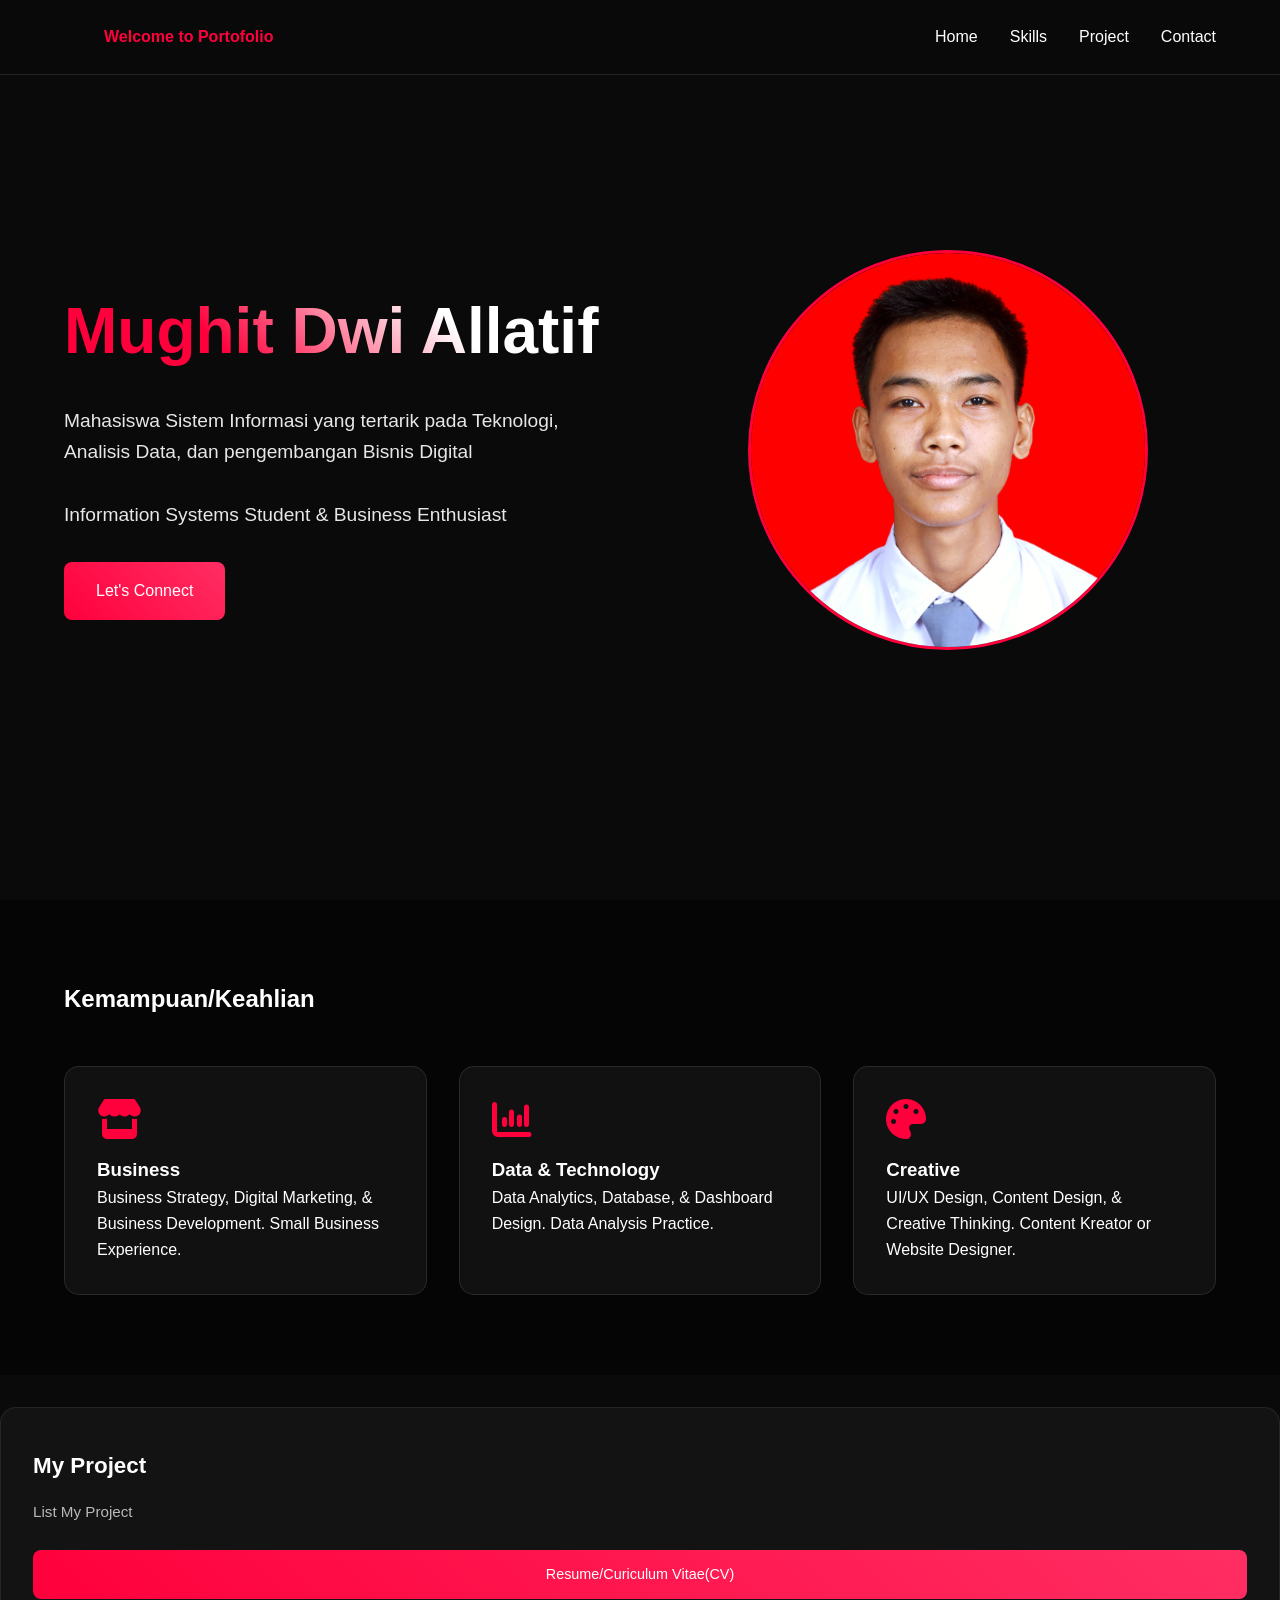
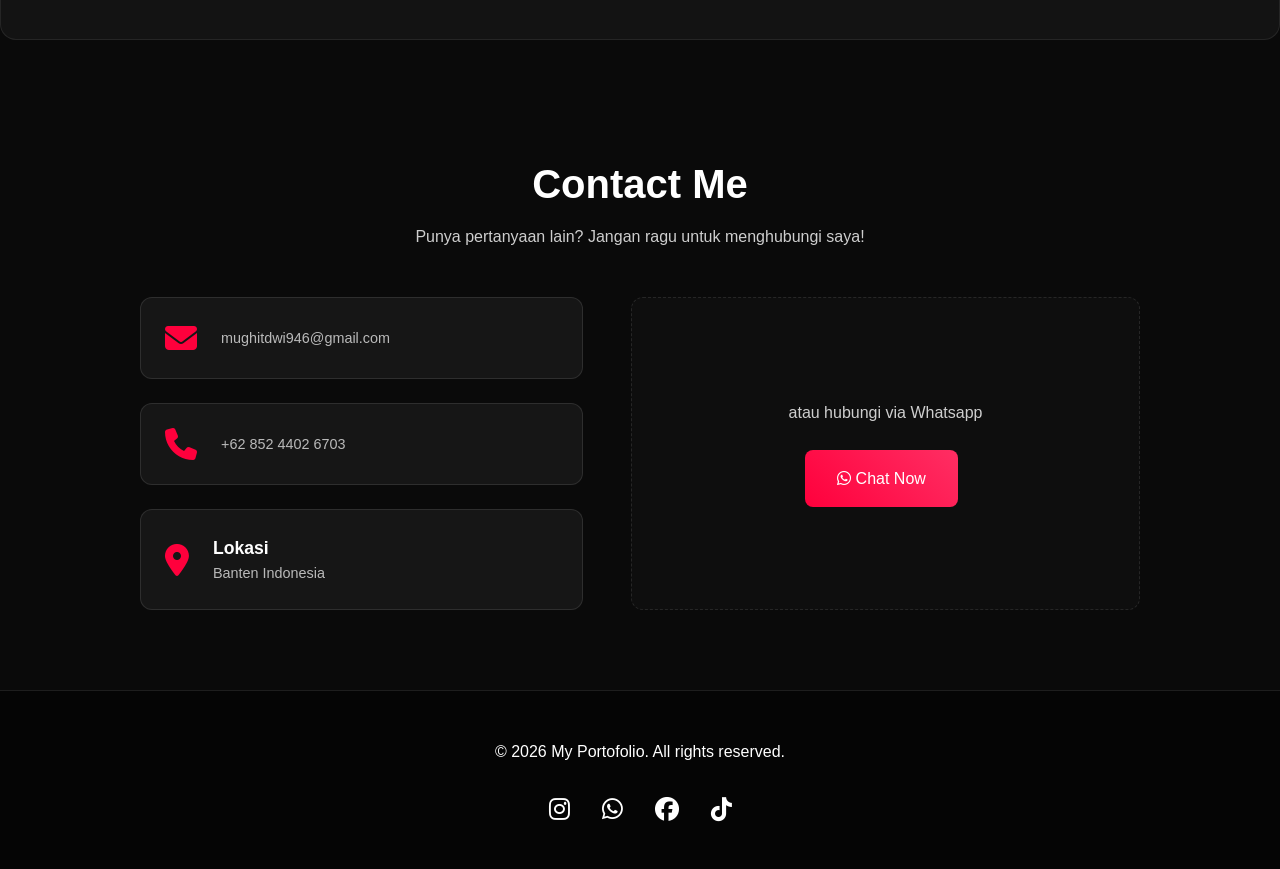
==== index.html @ 21525d12 "Add files via upload" ====
<DOCTYPE html>
<html lang="en">
<head>
    <meta charset="UTF-8">
    <meta name="viewport" content="width=device-width, initial-scale=1.0">
    <title>MyPortofolio</title>
    <!-- link to font awesome -->
    <link rel="stylesheet" href="https://cdnjs.cloudflare.com/ajax/libs/font-awesome/6.7.2/css/all.min.css"
    integrity="sha512-Evv84Mr4kqVGRNSgIGL/F/aIDqQb7xQ2vcrdIwxfjThSH8CSR7PBEakCr51Ck+w+/U6swU2Im1vVX0SVk9ABhg=="
    crossorigin="anonymous" referrerpolicy="no-referrer" />
    <!-- link to css -->
    <link rel="stylesheet" href="styles.css">
</head>
<body>
    <!-- Navigation -->
    <nav class="navbar">
        <a href="#home" class="logo">Welcome to Portofolio</a>
        <ul class ="nav-links">
            <li><a href="#home">Home</a></li>
            <li><a href="#skills">Skills</a></li>
            <li><a href="#project">Project</a></li>
            <li><a href="#contact">Contact</a></li>
        </ul>
    </nav>

    <!-- Hero Section -->
    <section id="home" class="hero">
        <div class="hero-content">
            <h1>Mughit Dwi Allatif</h1>
            <p>Mahasiswa Sistem Informasi yang tertarik pada Teknologi, Analisis Data, dan pengembangan Bisnis Digital</p>
            <p class="highlight">Information Systems Student & Business Enthusiast</p>
            <a href="#contact" class="cta-button">Let's Connect</a>
        </div>
        <div class="hero-image">
            <img src="Profil.jpg" alt="Profile" class="profile-img">
        </div>
    </section>

    <!-- Skills Section -->
    <section id="skills" class="skills">
        <h2>Kemampuan/Keahlian</h2>
        <div class="skills-grid">
            <div class="skill-card">
                <i class="fas fa-store"></i>
                <h3>Business</h3>
                <p>Business Strategy, Digital Marketing, & Business Development. Small Business Experience.</p>
            </div>
            <div class="skill-card">
                <i class="fas fa-code fa-chart-column"></i>
                <h3>Data & Technology</h3>
                <p>Data Analytics, Database, & Dashboard Design. Data Analysis Practice.</p>
            </div>
            <div class="skill-card">
                <i class="fas fa-palette"></i>
                <h3>Creative</h3>
                <p>UI/UX Design, Content Design, & Creative Thinking. Content Kreator or Website Designer.</p>
            </div>
        </div>
    </section>

    <!-- project section -->
     <section id="project" class="project">
        <div class="project-grid">
            <div class="project-card">
            <h3>My Project</h3>
            <p>List My Project</p>
            <a href="project1.html" class="cta-button">Resume/Curiculum Vitae(CV)</a>
        </div>
        </div>
     </section>
    
    <!-- contact section -->
    <section id="contact" class="contact">
        <h2>Contact Me</h2>
        <p class="contact-subtitle">Punya pertanyaan lain? Jangan ragu untuk menghubungi saya!</p>

        <div class="contact-container">
            <div class="contact-info">
                <div class="info-item">
                    <i class="fas fa-envelope"></i>
                    <p>mughitdwi946@gmail.com</p>
                </div>
                <div class="info-item">
                    <i class="fas fa-phone"></i>
                    <p>+62 852 4402 6703</p>
                </div>
                <div class="info-item">
                    <i class="fas fa-map-marker-alt"></i>
                    <div>
                        <h3>Lokasi</h3>
                        <p>Banten Indonesia</p>
                    </div>
                </div>
            </div>
            <div class="contact-action">
                <p>atau hubungi via Whatsapp</p>
                <a href="https://wa.me/6285244026703" target="_blank" class="cta-button">
                    <i class="fab fa-whatsapp"></i> Chat Now
                </a>
            </div>
        </div>
    </section>

    <!-- footer-->
    <footer>
        <P>&copy; 2026 My Portofolio. All rights reserved.</P>
        <div class="social-links">
            <a href="https://www.instagram.com/ghit_da"><i class="fab fa-instagram"></i></a>
            <a href="https://wa.me/6285244026703"><i class="fab fa-whatsapp"></i></a>
            <a href="https://www.facebook/cmughit.santripangaona"><i class="fab fa-facebook"></i></a>
            <a href="https://www.tiktok/@ugait_gayt"><i class="fab fa-tiktok"></i></a>

        </div>
    </footer>

    <!--link to java file-->
    <script src="script.js"></script>
</body>
</html>
---- styles.css ----
*{margin: 0;
padding: 0;
box-sizing: border-box;
font-family: 'Segoe UI', sans-serif;
}

:root{
    --dark-bg:#0a0a0a;
    --darker-bg:#050505;
    --accent:#ff003c;
    --acent-glow: rgba(255, 0, 60, 0.5);
    --text:#ffffff;
}

body{
    background-color: var(--dark-bg);
    color: var(--text);
    line-height: 1.6;
    overflow-x: hidden;
}

.navbar {
    position: fixed;
    top: 0;
    width: 100%;
    padding: 1.5rem 5%;
    display: flex;
    justify-content: space-between;
    align-items: center;
    background: rgba(10, 10, 10, 0.95);
    backdrop-filter: blur(10px);
    z-index: 1000;
    border-bottom: 1px solid rgba(255,255,255,0.1);
}

.logo {
    font-size: 1,8rem;
    font-weight: 700;
    color: var(--accent);
    text-decoration: none;
    position: relative;
    padding-left: 2.5rem;
}

.nav-links {
    display: flex;
    gap: 2rem;
    list-style: none;
}

.nav-links a {
    color: var(--text);
    text-decoration: none;
    font-weight: 500;
    transition: all 0.3s ease;
    position: relative;
}

.nav-links a::after {
    content: '';
    position: absolute;
    bottom: -5px;
    left: 0;
    width: 0;
    height: 2px;
    background: var(--accent);
    transition: width 0.3s ease;
}

.nav-links a:hover::after {
    width: 100%;
}

.hero {
    min-height: 100vh;
    display: flex;
    align-items: center;
    padding: 12% 5%;
    background: radial-gradient(circle at 75% 30%, var(--accent-glow) 0%, transparent 30%);
}

.hero-content {
    flex: 1;
    padding-right: 5rem;
}

.hero-image {
    flex: 1;
    text-align: center;
    position: relative;
}

.profile-img {
    width: 400px;
    height: 400px;
    border-radius: 50%;
    object-fit: cover;
    object-position: center 10%;
    border: 3px solid var(--accent);
    box-shadow: 0 0 50px var(--accent-glow);
    animation: float 3s ease-in-out infinite;
    filter: greyscale(0.2) contrast(1.1);
}

@keyframes float {
    0%, 100% {
        transform: translateY(0);
    }
    50% {
        transform: translateY(-20px);
    }
}

.hero h1 {
    font-size: 4rem;
    margin-bottom: 1.5rem;
    background: linear-gradient(45deg, var(--accent) 30%, #ffffff 70%);
    -webkit-background-clip: text;
    -webkit-text-fill-color: transparent;
}

.hero p {
    font-size: 1.2rem;
    margin-bottom: 2rem;
    opacity: 0.9;
    max-width: 600px;
}

.cta-button {
    display: inline-block;
    padding: 1rem 2rem;
    background: linear-gradient(45deg, var(--accent), #ff2e63);
    color: white;
    border-radius: 8px;
    text-decoration: none;
    transition: all 0.3s ease;
    position: relative;
    overflow: hidden;
}

.skills {
    padding: 5rem 5%;
    background: var(--darker-bg);   
}

.skills-grid {
    display: grid;
    grid-template-columns: repeat(auto-fit, minmax(250px, 1fr));
    gap: 2rem;
    margin-top: 3rem;
}

.skill-card {
    padding: 2rem;
    border-radius: 15px;
    background: rgba(255, 255, 255, 0.05);
    transition: all 0.3s ease;
    border: 1px solid rgba(255, 255, 255, 0.1);
    backdrop-filter: blur(5px);
}

.skill-card:hover {
    transform: translateY(-10px);
    border-color: var(--accent);
    box-shadow: 0 10px 30px 30px var(--accent-glow); 
}

.skill-card i {
    font-size: 2.5rem;
    color: var(--accent);
    margin-bottom: 1rem;
}

footer {
    background: var(--darker-bg);
    padding: 3rem 5%;
    text-align: center;
    border-top: 1px solid rgba(255, 255, 255, 0.1);
}

.social-links {
    margin-top: 2rem;
    display: flex;
    justify-content: center;
    gap: 2rem;
}

.social-links a {
    color: var(--text);
    font-size: 1.5rem;
    transition: all 0.3s ease;
}

.social-links a:hover {
    color: var(--accent);
    transform: translateY(-3px);
}

@media (max-width: 768px) {
    .hero {
        flex-direction: column;
        text-align: center;
        padding-top: 8rem;
    }
    .hero-content {
        padding-right: 0;
        margin-bottom: 3rem;
    }
    .profile-img {
        width: 280px;
        height: 280px;
    }
    .nav-links {
        display: none;
    }
    .logo {
        font-size: 1.5rem;
        padding-left: 2rem;
    }
}

.contact {
    padding: 5rem 5%;
    background-color: var(--dark-bg);
    text-align:center;
}
.contact h2 {
    font-size: 2.5rem;
    margin-bottom: 0.5rem;
    color: var(--text);
}
.contact-subtitle {
    margin-bottom: 3rem;
    color: var(--text);
    opacity: 0.8;
}
.contact-container {
    display: flex;
    justify-content: center;
    gap: 3rem;
    flex-wrap: wrap;
    max-width: 1000px;
    margin: 0 auto;
}
.contact-info {
    flex: 1;
    min-width: 280px;
    display: flex;
    flex-direction: column;
    gap: 1.5rem;
    text-align: left;
}
.info-item {
    display: flex;
    align-items: center;
    gap: 1.5rem;
    padding: 1.5rem;
    background: rgba(255, 255, 255, 0.05);
    border: 1px solid rgba(255, 255, 255, 0.1);
    border-radius: 12px;
}
.info-item i {
    font-size: 2rem;
    color: var(--accent);
}
.info-item h3 {
    font-size: 1.1rem;
}
.info-item p {
    font-size: 0.9rem;
    opacity: 0.7;
}
.contact-action {
    flex: 1;
    min-width: 280px;
    display: flex;
    flex-direction: column;
    justify-content: center;
    align-items: center;
    padding: 2rem;
    background: rgba(255, 255, 255, 0.02);
    border-radius: 12px;
    border: 1px dashed rgba(255, 255, 255, 0.1);
}   
.contact-action p {
    margin-bottom: 1.5rem;
    opacity: 0.8;
}
.contact-action .cta-button {
    margin-right: 8px;
}
@media (max-width: 768px) {
    .contact-container {
        flex-direction: column;
    }
    .info-item {
        justify-content: center;
        text-align: center;
        flex-direction: column;
        gap: 0.5rem;
    }
}

.project-grid {
    display: grid;
    grid-template-columns: repeat(auto-fit, minmax(300px, 1fr));
    gap: 2.5rem;
    padding: 2rem 0;
}
.project-card {
    background: rgba(255, 255, 255, 0.04);
    border: 1px solid rgba(255, 255, 255, 0.08);
    border-radius: 16px;
    padding: 2.5rem 2rem;
    transition: all 0.3s ease-in-out;
    display: flex;
    flex-direction: column;
}.project-card:hover {
    transform: translateY(-8px);
    border-color: var(--accent);
    box-shadow: 0 10px 30px 30px rgba(255, 0, 60, 0.2);
}
.project-card h3 {
    font-size: 1.4rem;
    margin-bottom: 1rem;
    color: var(--text);
}
.project-card p {
    font-size: 0.95rem;
    line-height: 1.6;
    margin-bottom: 1.6rem;
    opacity: 0.7;
}
.project-card .cta-button {
    width: 100%;
    text-align: center;
    justify-content: center;
    font-size: 0.9rem;
    padding: 0.8rem;
    box-sizing: border-box;
}
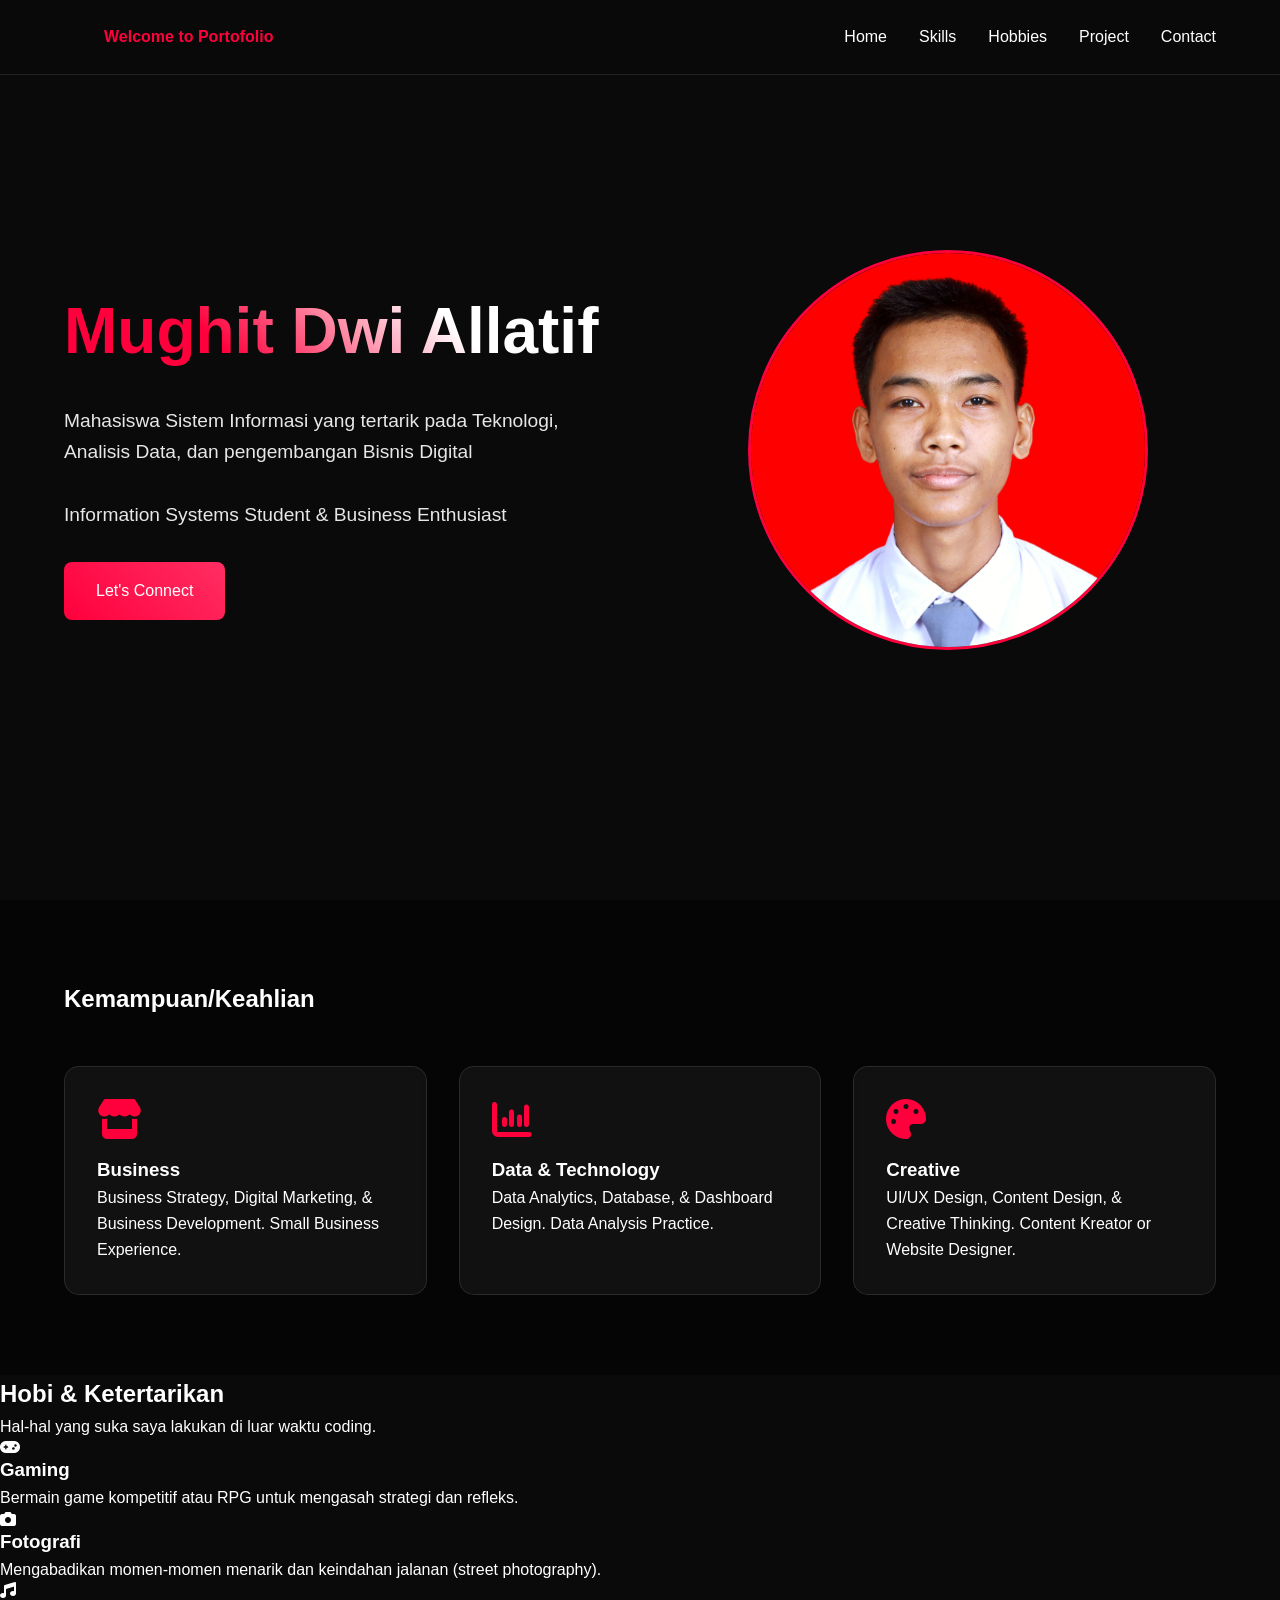
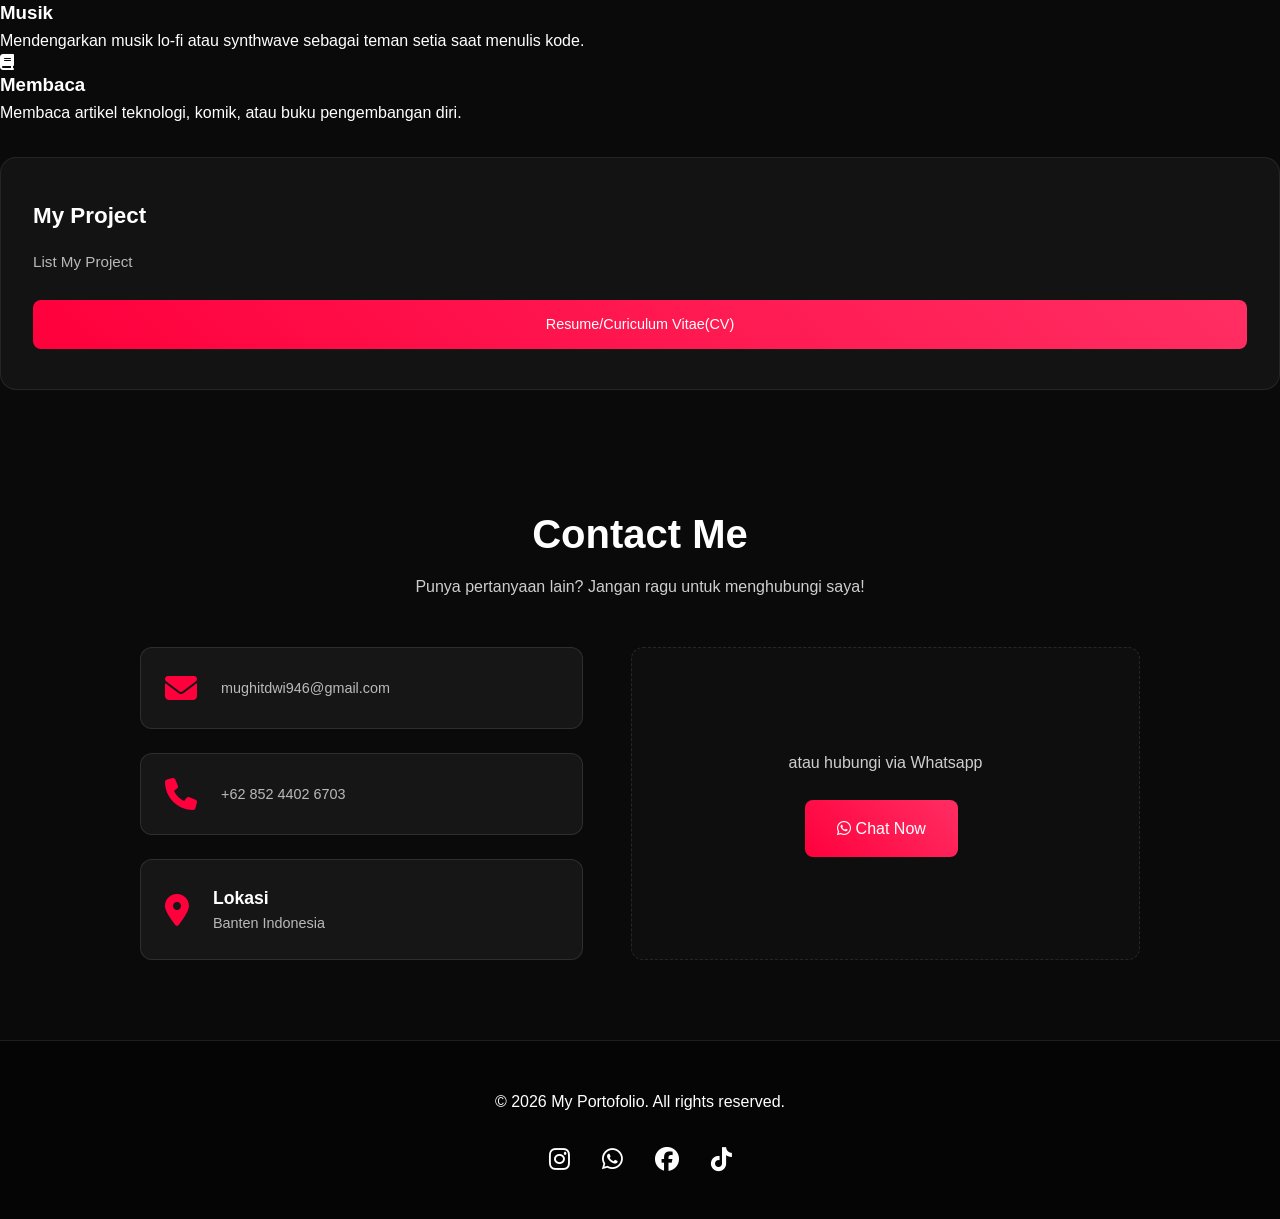
==== commit 764630e8: "Add hobbies section to index.html Added hobbies section to showcase personal interests." ====
--- a/index.html
+++ b/index.html
@@ -18,6 +18,7 @@
         <ul class ="nav-links">
             <li><a href="#home">Home</a></li>
             <li><a href="#skills">Skills</a></li>
+            <li><a href="#hobbies">Hobbies</a></li>
             <li><a href="#project">Project</a></li>
             <li><a href="#contact">Contact</a></li>
         </ul>
@@ -57,6 +58,48 @@
             </div>
         </div>
     </section>
+
+    <section id="hobbies" class="hobbies-section">
+    <h2 class="section-title">Hobi & Ketertarikan</h2>
+    <p class="section-subtitle">Hal-hal yang suka saya lakukan di luar waktu coding.</p>
+
+    <div class="hobbies-grid">
+        
+        <div class="hobby-card">
+            <div class="hobby-icon">
+                <i class="fas fa-gamepad"></i>
+            </div>
+            <h3>Gaming</h3>
+            <p>Bermain game kompetitif atau RPG untuk mengasah strategi dan refleks.</p>
+        </div>
+
+        <div class="hobby-card">
+            <div class="hobby-icon">
+                <i class="fas fa-camera"></i>
+            </div>
+            <h3>Fotografi</h3>
+            <p>Mengabadikan momen-momen menarik dan keindahan jalanan (street photography).</p>
+        </div>
+
+        <div class="hobby-card">
+            <div class="hobby-icon">
+                <i class="fas fa-music"></i>
+            </div>
+            <h3>Musik</h3>
+            <p>Mendengarkan musik lo-fi atau synthwave sebagai teman setia saat menulis kode.</p>
+        </div>
+
+        <div class="hobby-card">
+            <div class="hobby-icon">
+                <i class="fas fa-book"></i>
+            </div>
+            <h3>Membaca</h3>
+            <p>Membaca artikel teknologi, komik, atau buku pengembangan diri.</p>
+        </div>
+
+    </div>
+    </section>
+    
 
     <!-- project section -->
      <section id="project" class="project">
@@ -116,4 +159,4 @@
     <!--link to java file-->
     <script src="script.js"></script>
 </body>
-</html>+</html>
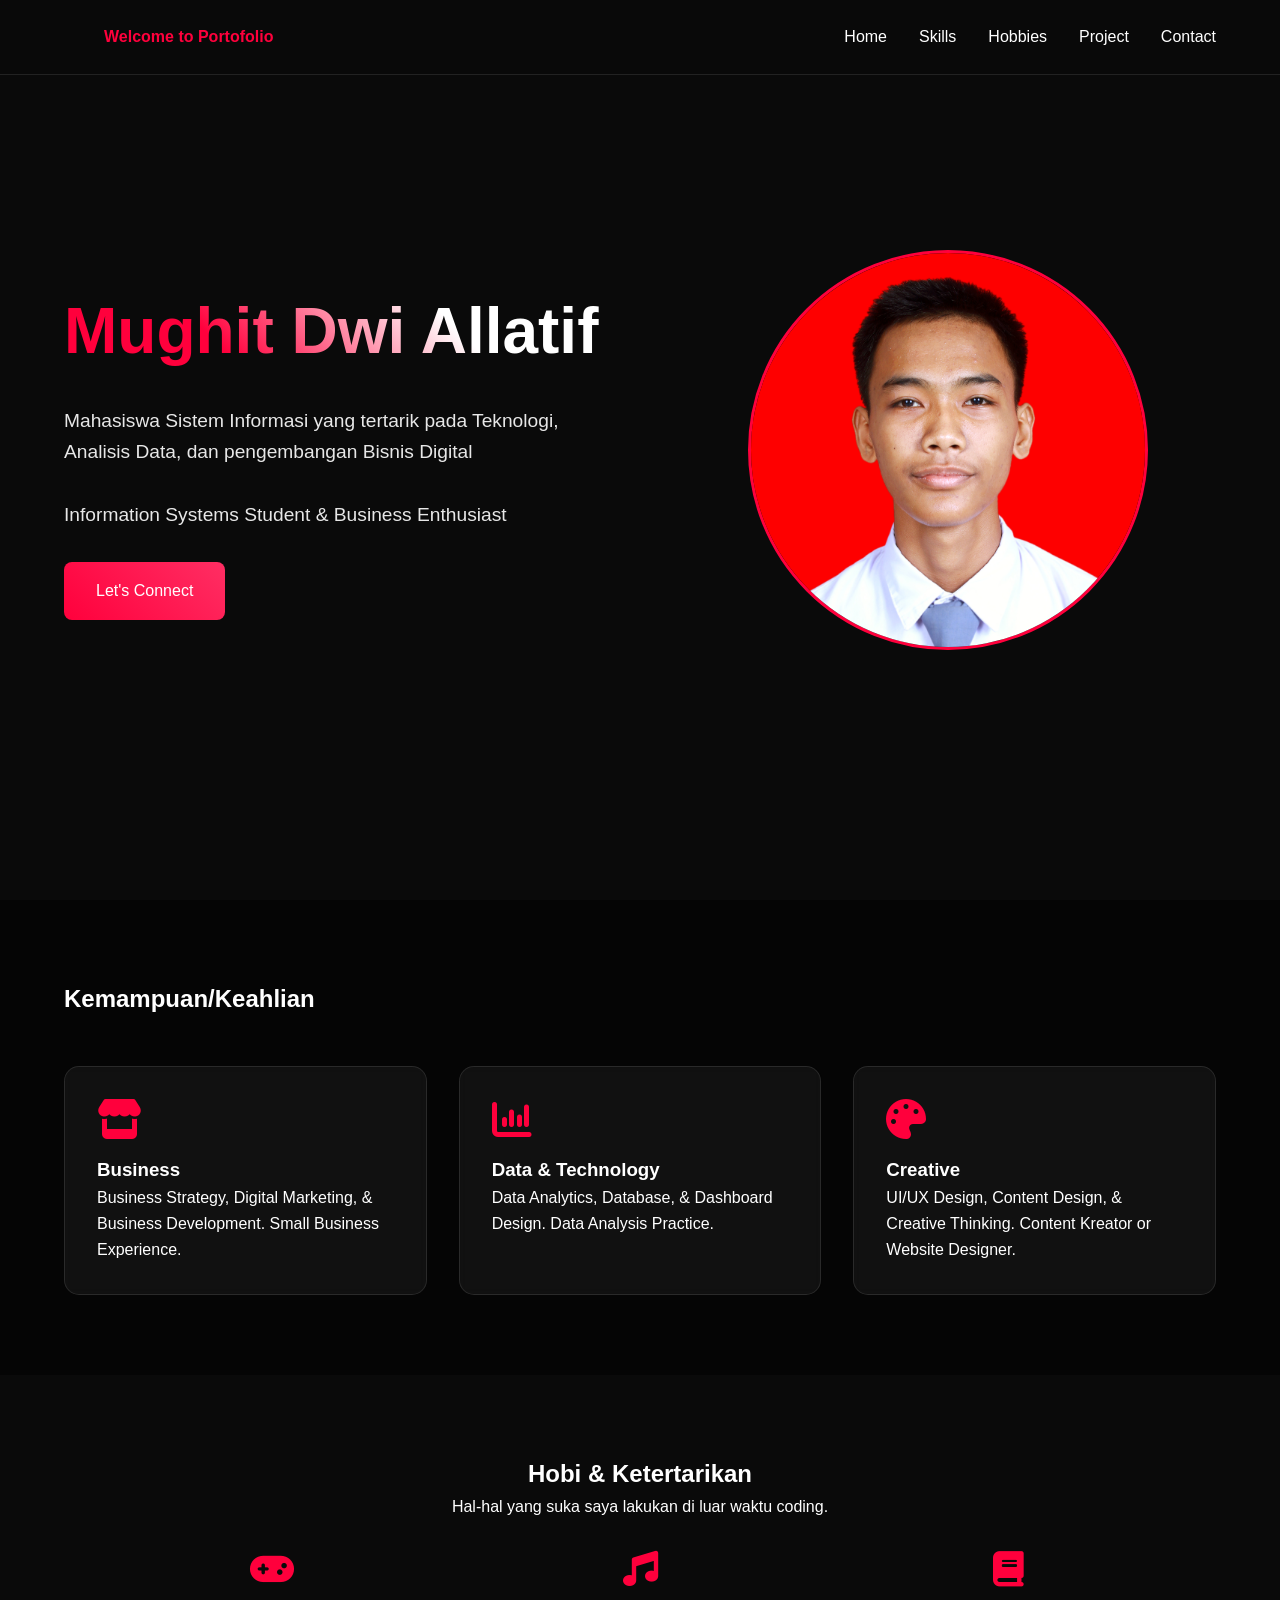
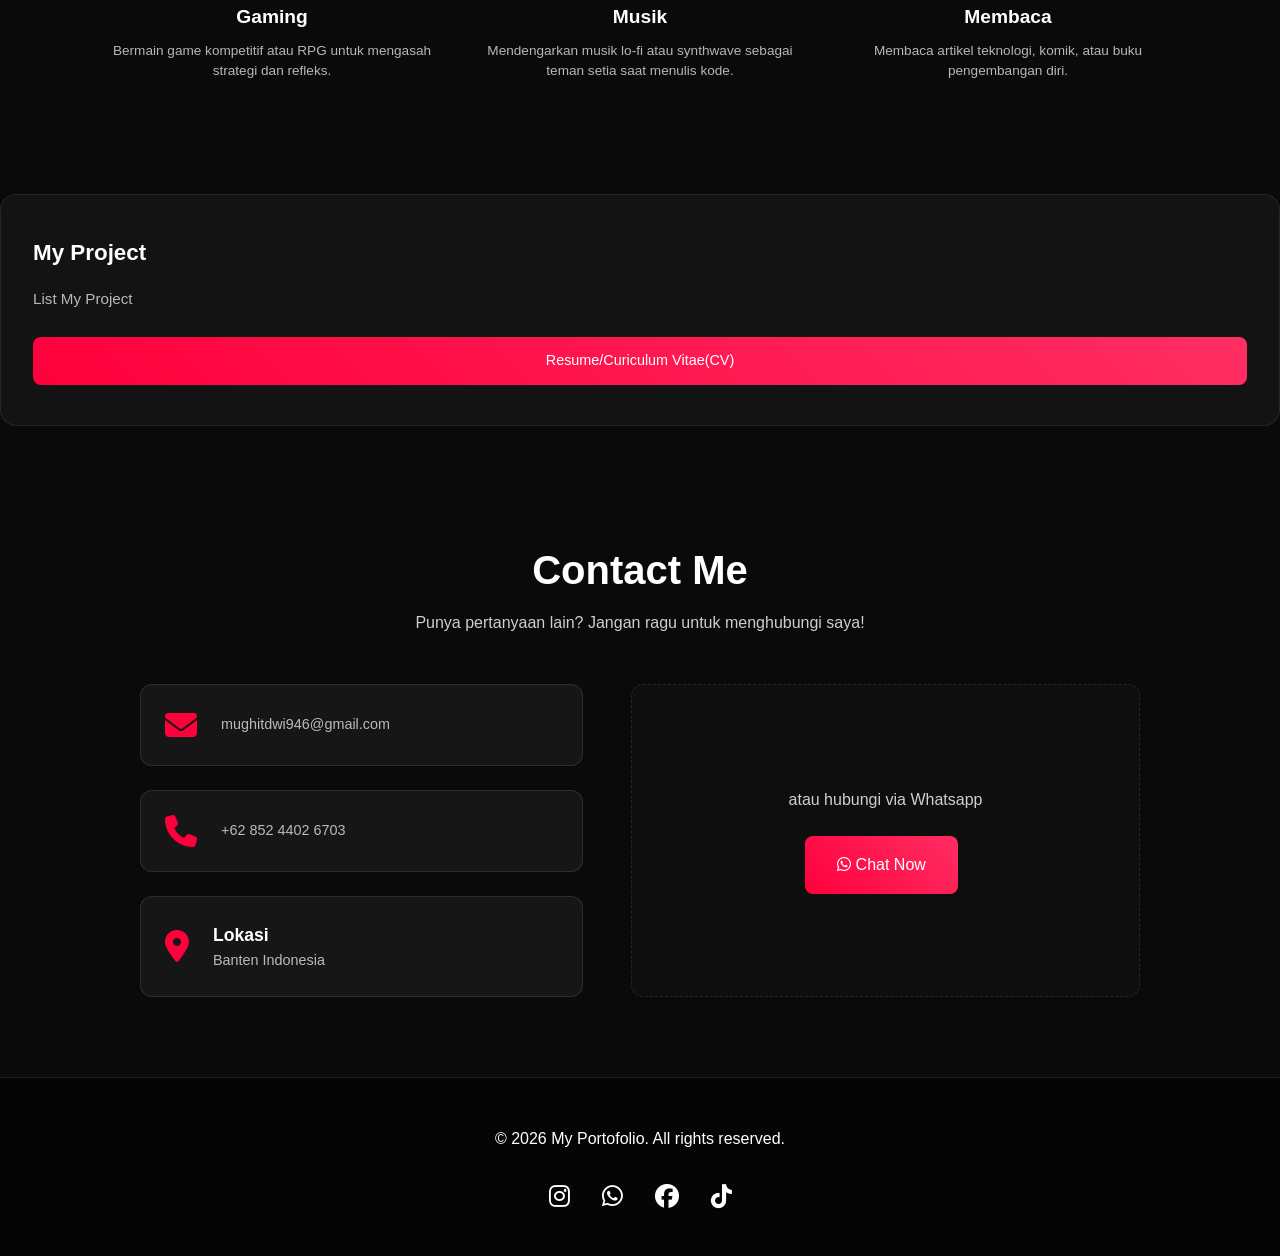
==== commit 1b0937ac: "Fix HTML formatting and structure" ====
--- a/index.html
+++ b/index.html
@@ -72,15 +72,6 @@
             <h3>Gaming</h3>
             <p>Bermain game kompetitif atau RPG untuk mengasah strategi dan refleks.</p>
         </div>
-
-        <div class="hobby-card">
-            <div class="hobby-icon">
-                <i class="fas fa-camera"></i>
-            </div>
-            <h3>Fotografi</h3>
-            <p>Mengabadikan momen-momen menarik dan keindahan jalanan (street photography).</p>
-        </div>
-
         <div class="hobby-card">
             <div class="hobby-icon">
                 <i class="fas fa-music"></i>
--- a/styles.css
+++ b/styles.css
@@ -339,3 +339,54 @@
     padding: 0.8rem;
     box-sizing: border-box;
 }
+/* --- Hobbies Section --- */
+.hobbies-section {
+    padding: 5rem 5%;
+    max-width: 1200px;
+    margin: 0 auto;
+    text-align: center;
+}
+.hobbies-grid {
+    display: grid;
+    grid-template-columns: repeat(auto-fit, minmax(220px, 1fr));
+    gap: 2rem;
+    padding-top: 2rem;
+}
+
+/* Kartu hobi individual */
+.hobbies-card {
+    background: rgba(255, 255, 255, 0.03); /* Transparan mika tipis */
+    border: 1px solid rgba(255, 255, 255, 0.06);
+    border-radius: 12px;
+    padding: 2rem 1.5rem;
+    transition: all 0.3s ease;
+}
+
+/* Efek menyala pas kursor nempel di kotak hobi */
+.hobby-card:hover {
+    transform: translateY(-5px);
+    border-color: var(--accent); /* Garis pinggir sewarna neon kamu */
+    box-shadow: 0 8px 25px rgba(255, 0, 60, 0.15); /* Efek glow tipis */
+}
+
+/* Style ikon hobi */
+.hobby-icon {
+    font-size: 2.2rem;
+    color: var(--accent);
+    margin-bottom: 1rem;
+}
+
+/* Judul hobi */
+.hobby-card h3 {
+    font-size: 1.2rem;
+    margin-bottom: 0.5rem;
+    color: var(--text);
+}
+
+/* Deskripsi hobi */
+.hobby-card p {
+    font-size: 0.85rem;
+    opacity: 0.7;
+    line-height: 1.5;
+}
+
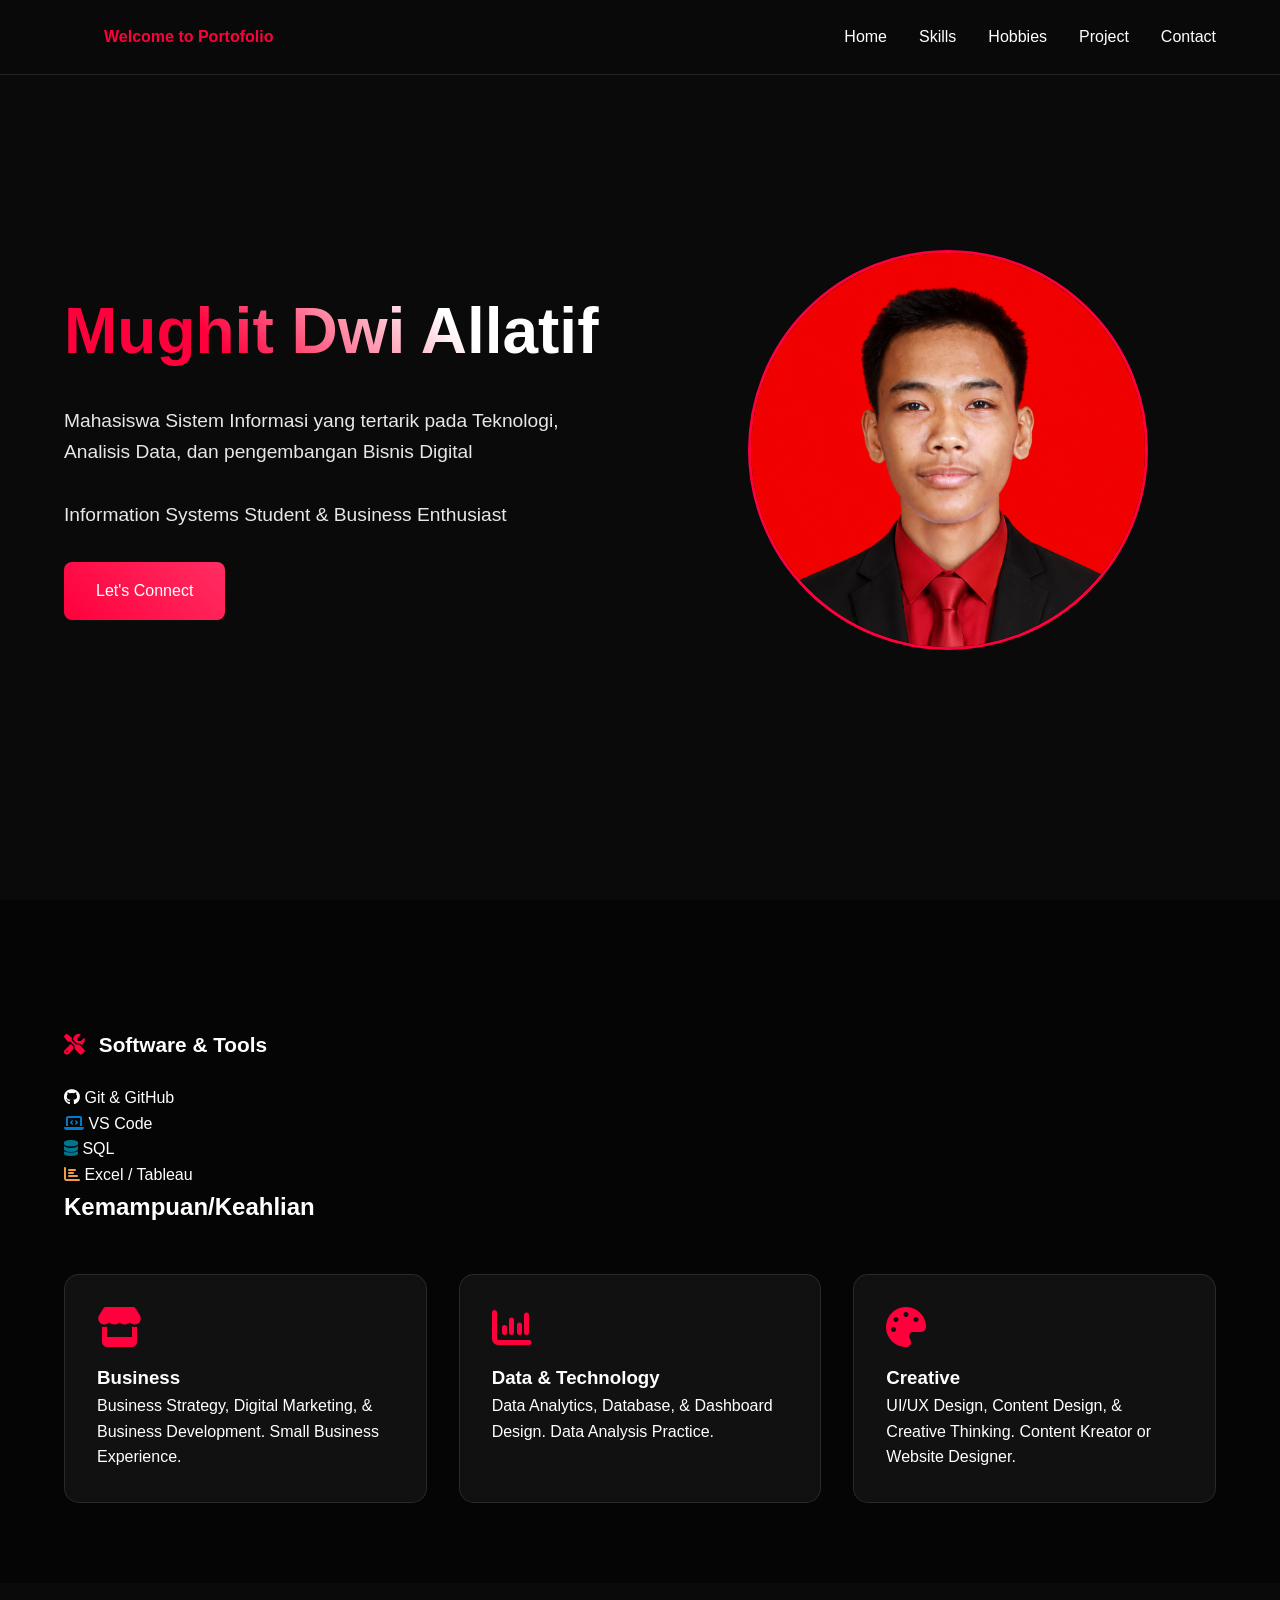
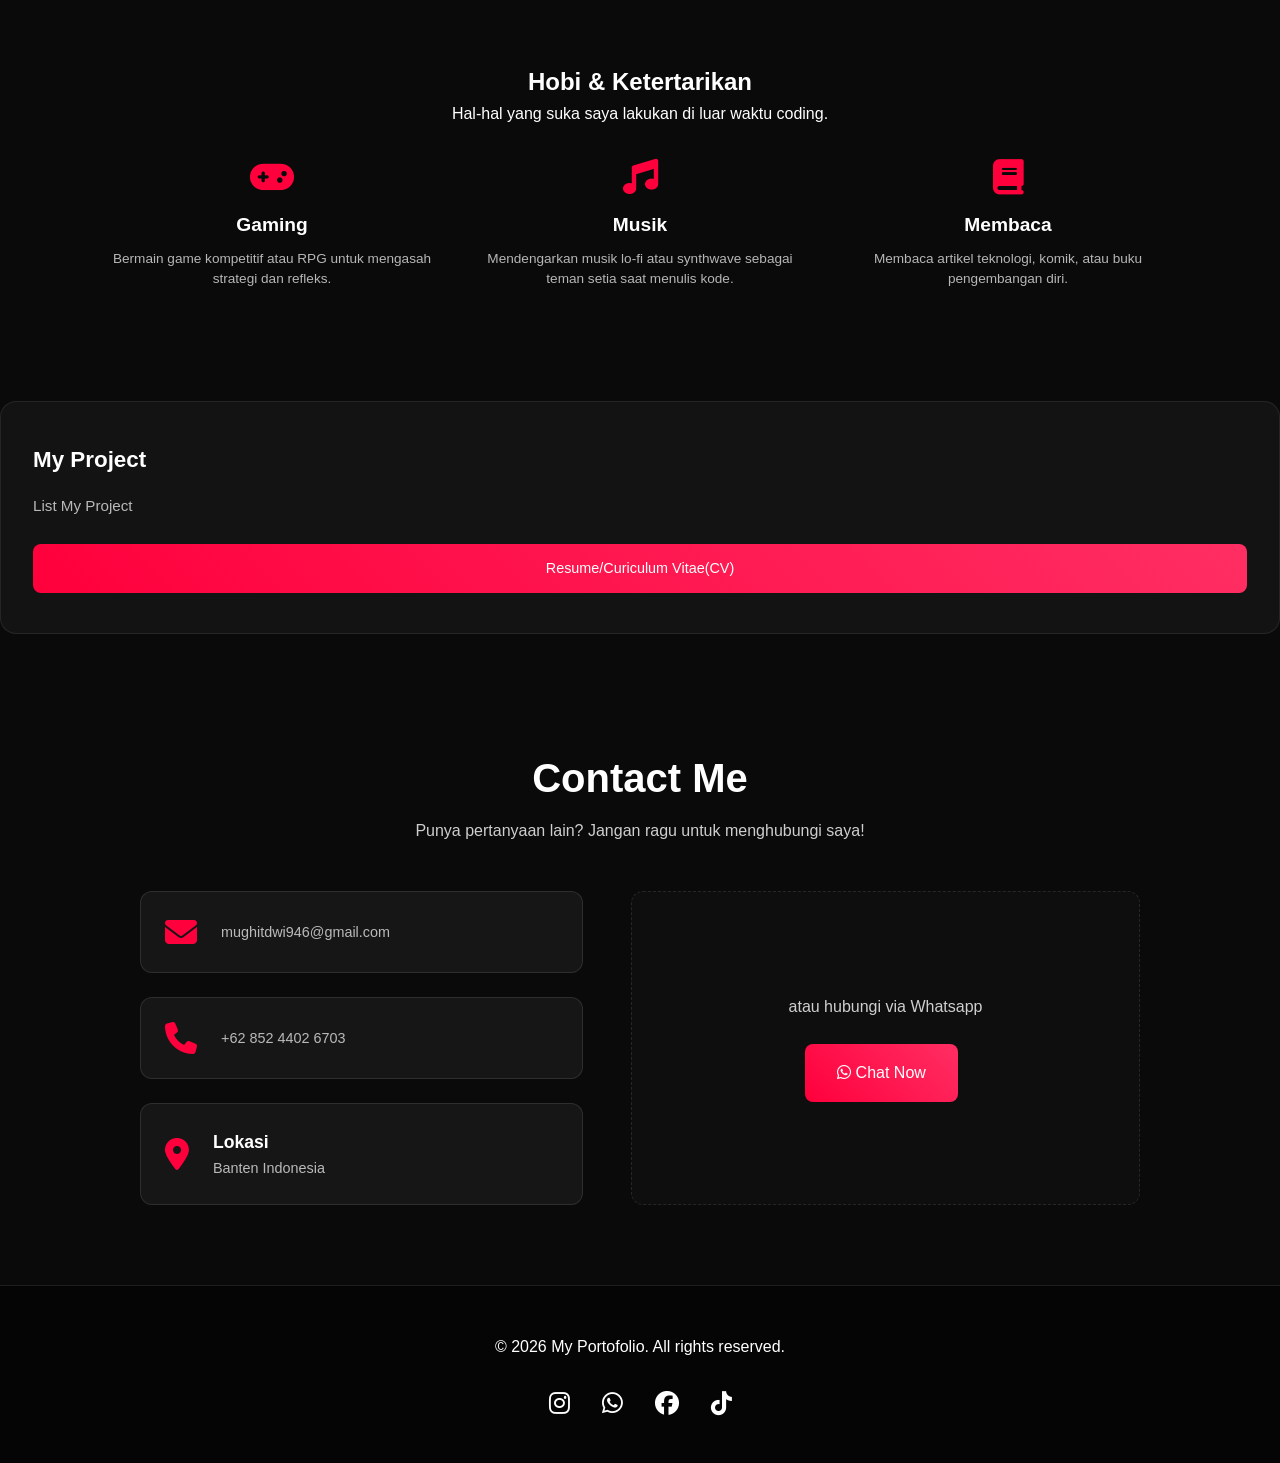
==== commit b0719eb4: "Fix HTML structure and add software skills section" ====
--- a/index.html
+++ b/index.html
@@ -39,6 +39,17 @@
 
     <!-- Skills Section -->
     <section id="skills" class="skills">
+            <h3 style="color: var(--text); margin-top: 3rem; margin-bottom: 1.5rem; text-align: left; font-size: 1.3rem;">
+        <i class="fas fa-tools" style="color: var(--accent); margin-right: 8px;"></i> Software & Tools
+    </h3>
+    
+    <div class="skills-items-list-addon">
+        <div class="skill-tag-addon"><i class="fab fa-github" style="color: #ffffff;"></i> Git & GitHub</div>
+        <div class="skill-tag-addon"><i class="fas fa-laptop-code" style="color: #007ACC;"></i> VS Code</div>
+        <div class="skill-tag-addon"><i class="fas fa-database" style="color: #00758F;"></i> SQL</div>
+        <div class="skill-tag-addon"><i class="fas fa-chart-bar" style="color: #F2994A;"></i> Excel / Tableau</div>
+    </div>
+        
         <h2>Kemampuan/Keahlian</h2>
         <div class="skills-grid">
             <div class="skill-card">
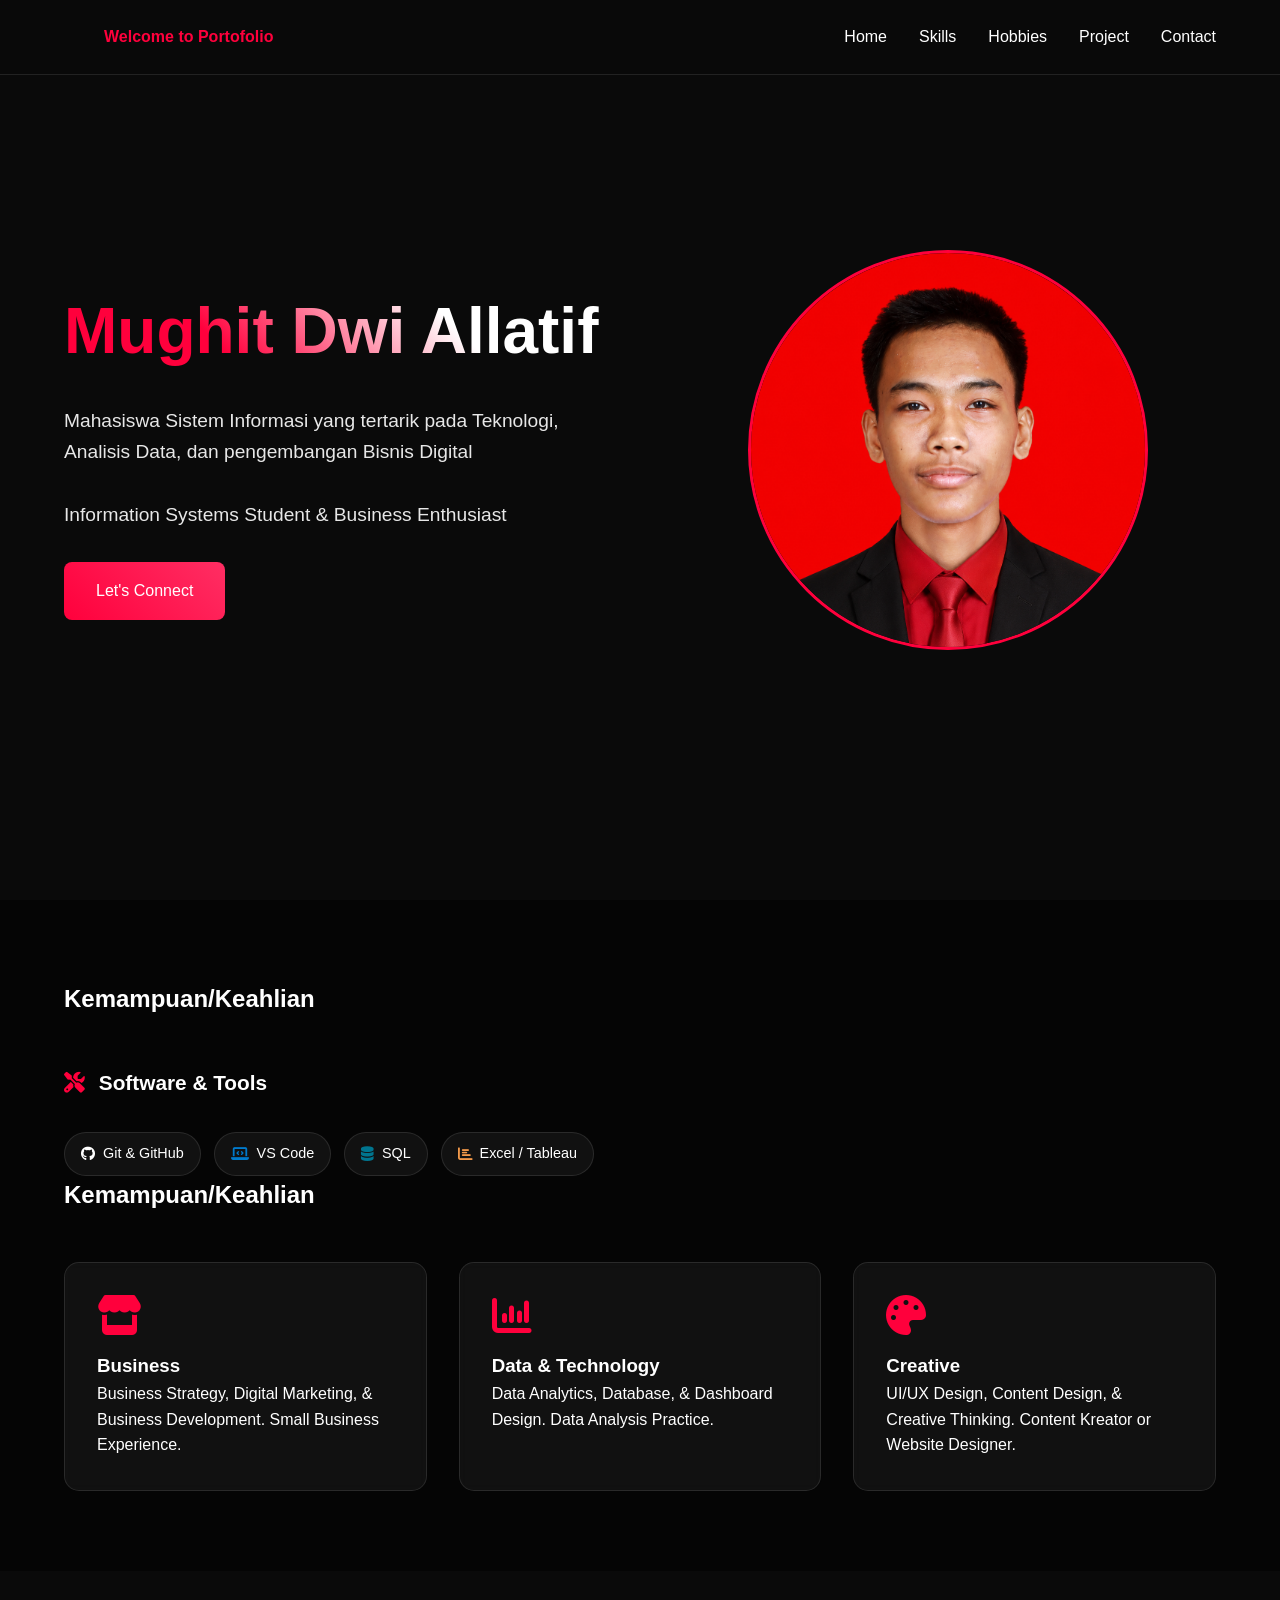
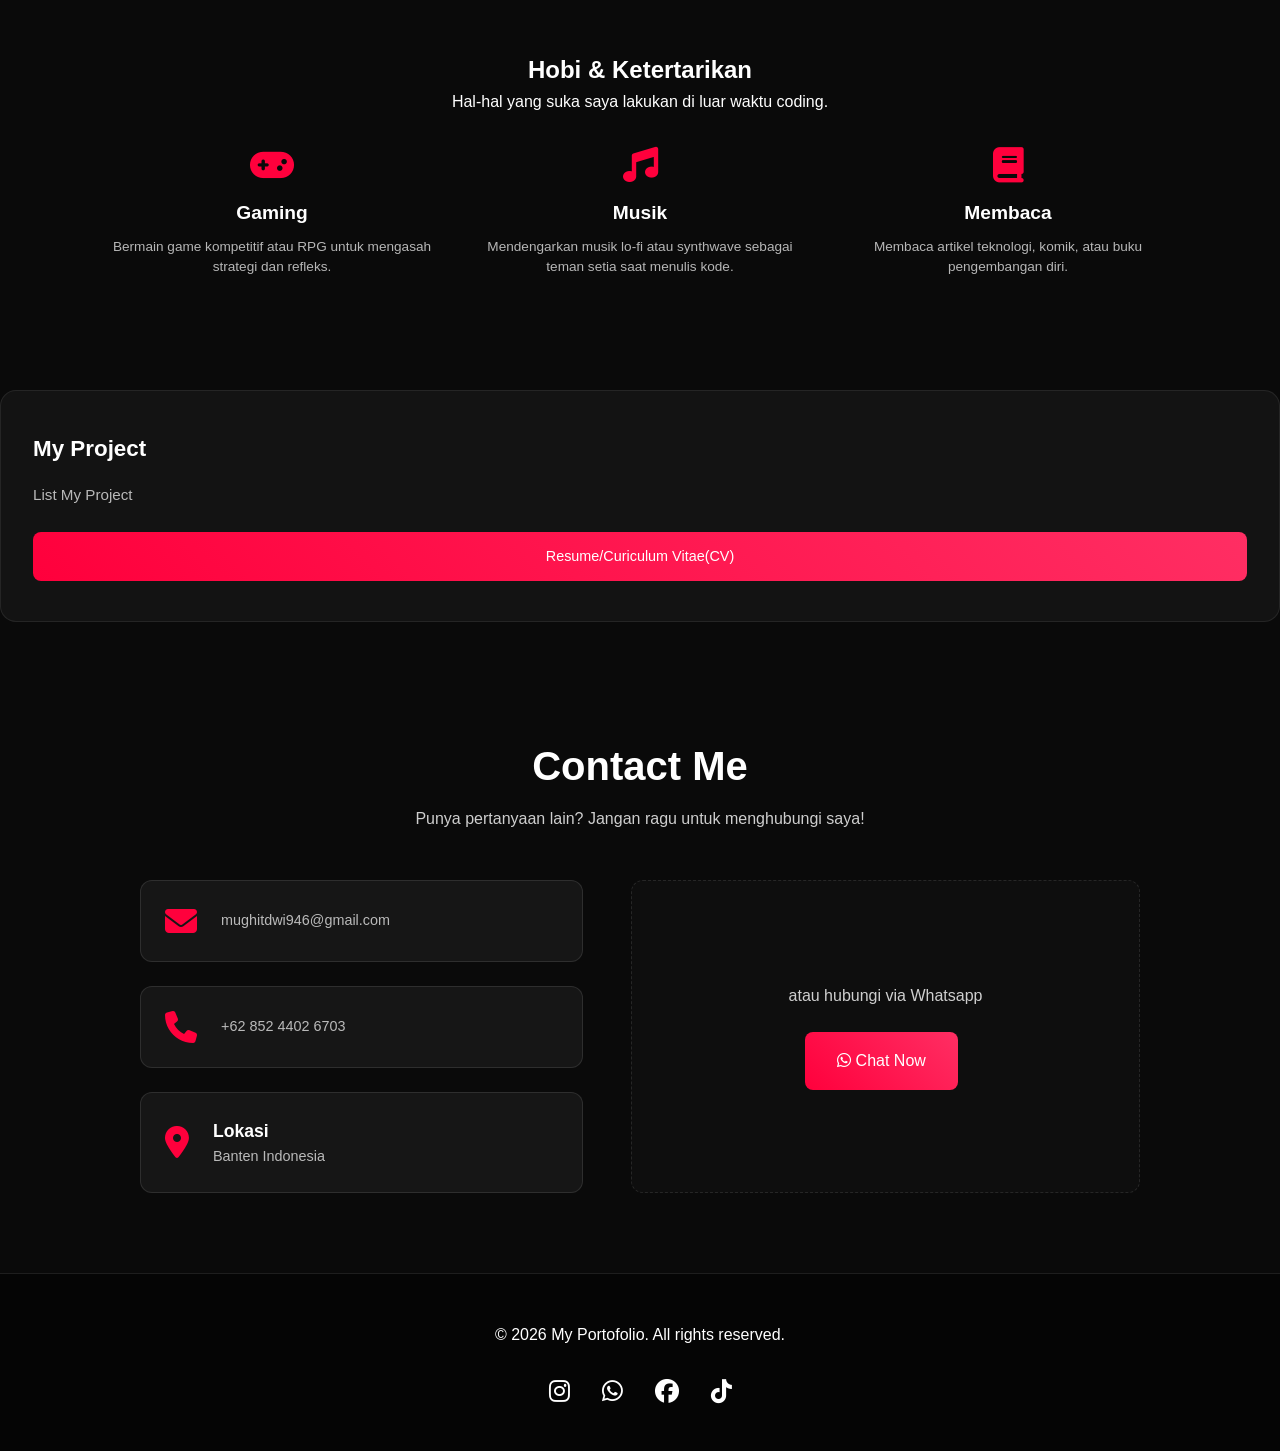
==== commit 15bce141: "Fix HTML formatting and structure" ====
--- a/index.html
+++ b/index.html
@@ -39,6 +39,8 @@
 
     <!-- Skills Section -->
     <section id="skills" class="skills">
+        
+        <h2>Kemampuan/Keahlian</h2>
             <h3 style="color: var(--text); margin-top: 3rem; margin-bottom: 1.5rem; text-align: left; font-size: 1.3rem;">
         <i class="fas fa-tools" style="color: var(--accent); margin-right: 8px;"></i> Software & Tools
     </h3>
--- a/styles.css
+++ b/styles.css
@@ -390,3 +390,33 @@
     line-height: 1.5;
 }
 
+/* --- Style Tambahan untuk Skill Baru --- */
+.skills-items-list-addon {
+    display: flex;
+    flex-wrap: wrap;
+    gap: 0.8rem;
+    justify-content: flex-start; /* Mengatur barisan pil rata kiri */
+    padding-top: 0.5rem;
+}
+
+.skill-tag-addon {
+    background: rgba(255, 255, 255, 0.05);
+    border: 1px solid rgba(255, 255, 255, 0.1);
+    padding: 0.6rem 1rem;
+    border-radius: 30px;
+    font-size: 0.9rem;
+    font-weight: 500;
+    color: var(--text);
+    display: flex;
+    align-items: center;
+    gap: 8px;
+    transition: all 0.2s ease;
+}
+
+/* Efek menyala pas kursor menyentuh pil skill tambahan */
+.skill-tag-addon:hover {
+    background: rgba(255, 255, 255, 0.1);
+    transform: scale(1.05);
+    border-color: var(--accent); /* Mengikuti warna neon bawaanmu */
+    box-shadow: 0 5px 15px rgba(255, 0, 60, 0.15);
+}
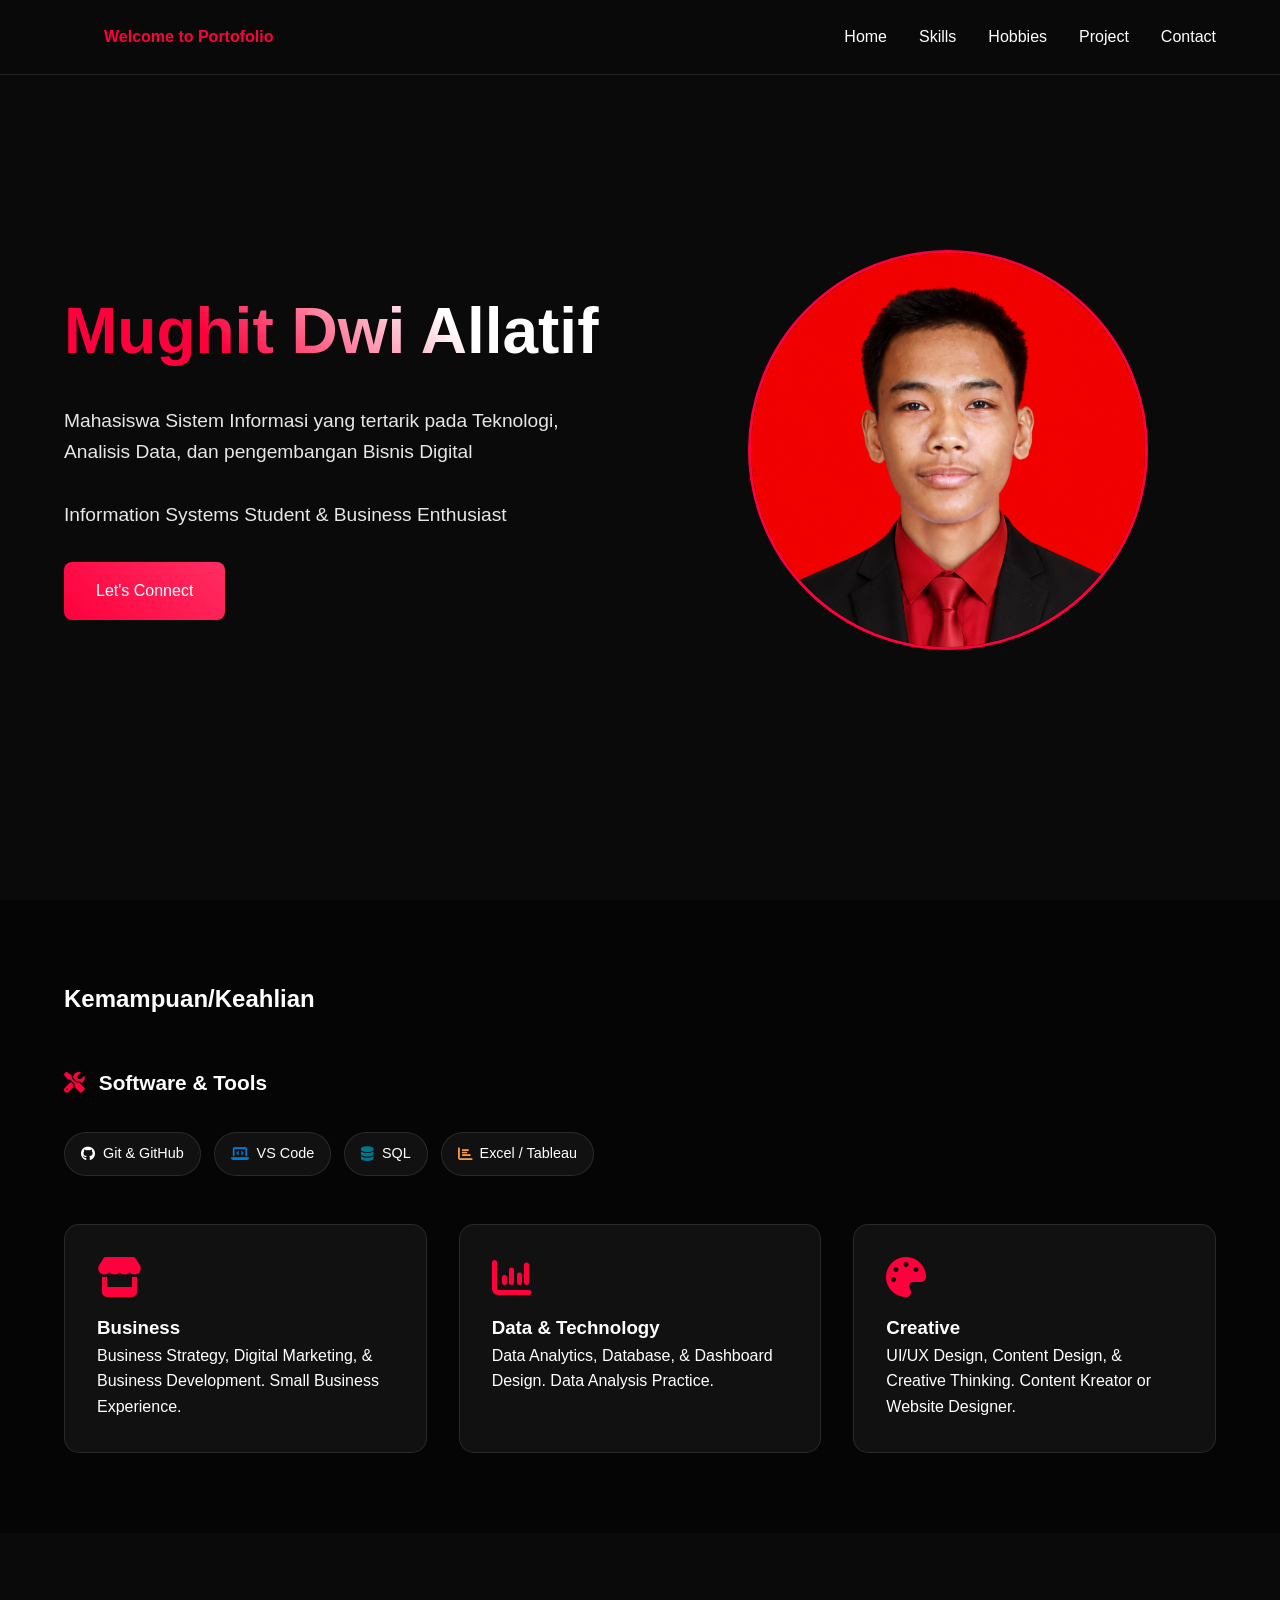
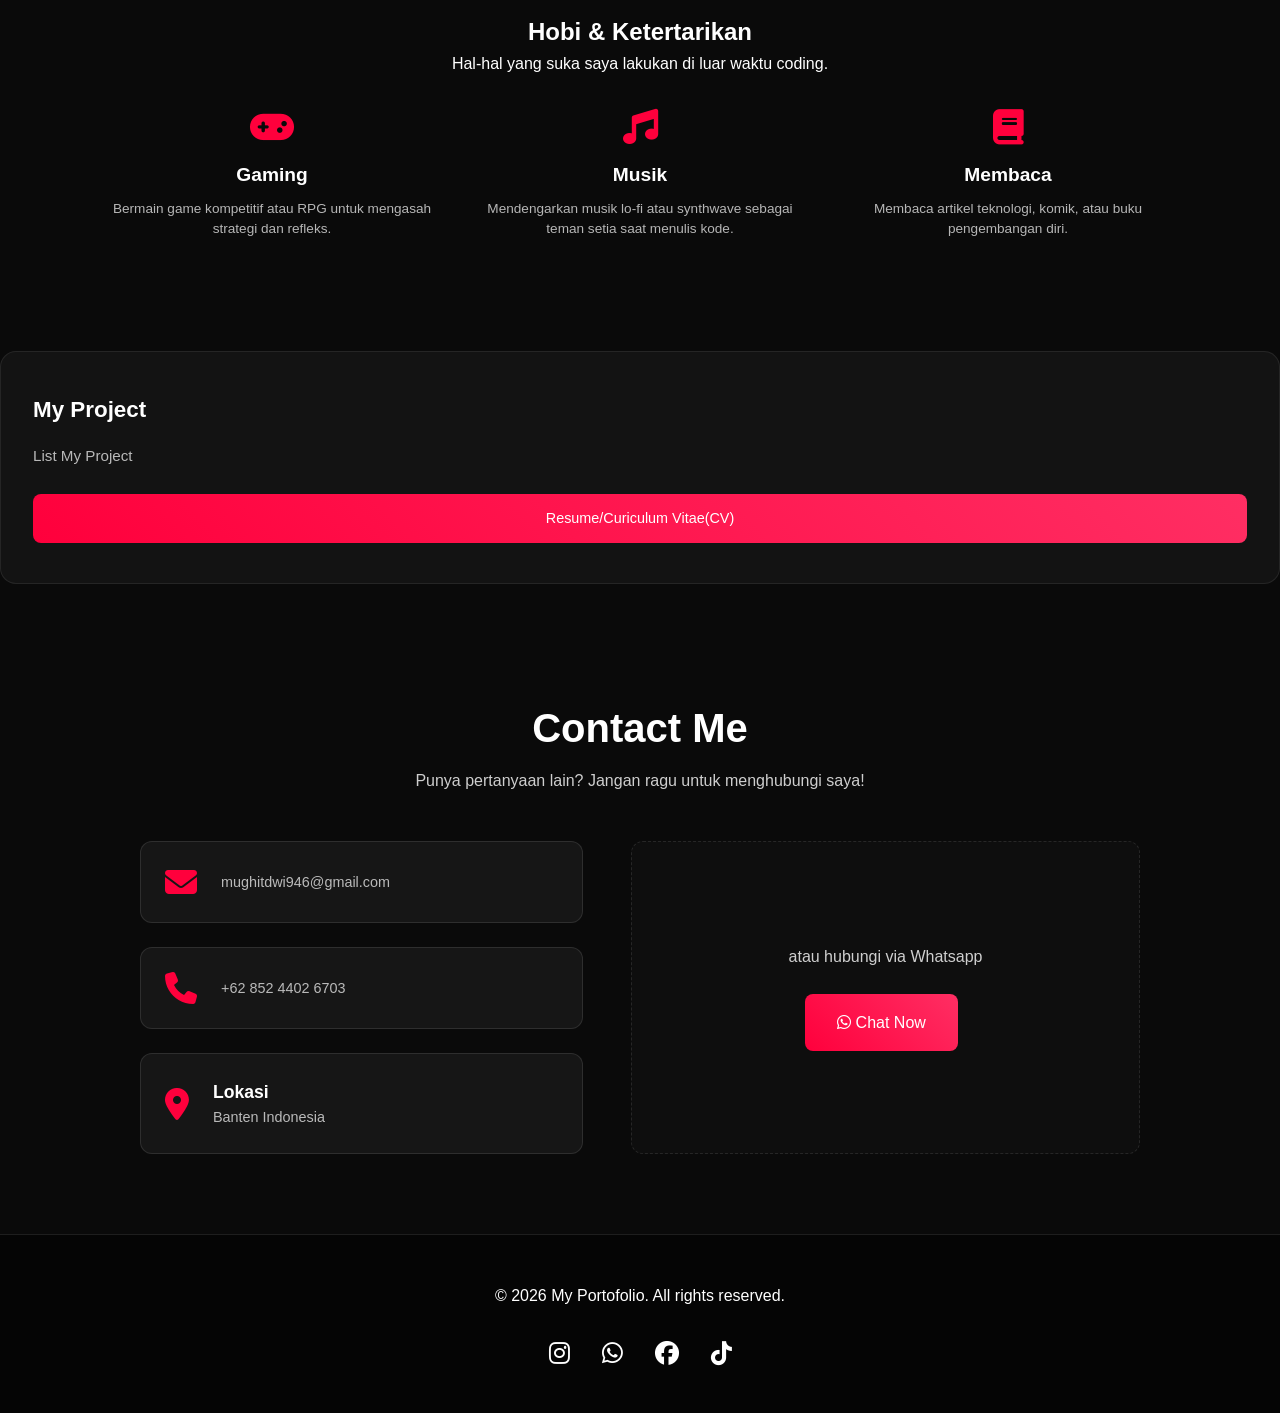
==== commit 04307eb9: "Fix HTML encoding issues in index.html" ====
--- a/index.html
+++ b/index.html
@@ -51,8 +51,6 @@
         <div class="skill-tag-addon"><i class="fas fa-database" style="color: #00758F;"></i> SQL</div>
         <div class="skill-tag-addon"><i class="fas fa-chart-bar" style="color: #F2994A;"></i> Excel / Tableau</div>
     </div>
-        
-        <h2>Kemampuan/Keahlian</h2>
         <div class="skills-grid">
             <div class="skill-card">
                 <i class="fas fa-store"></i>
